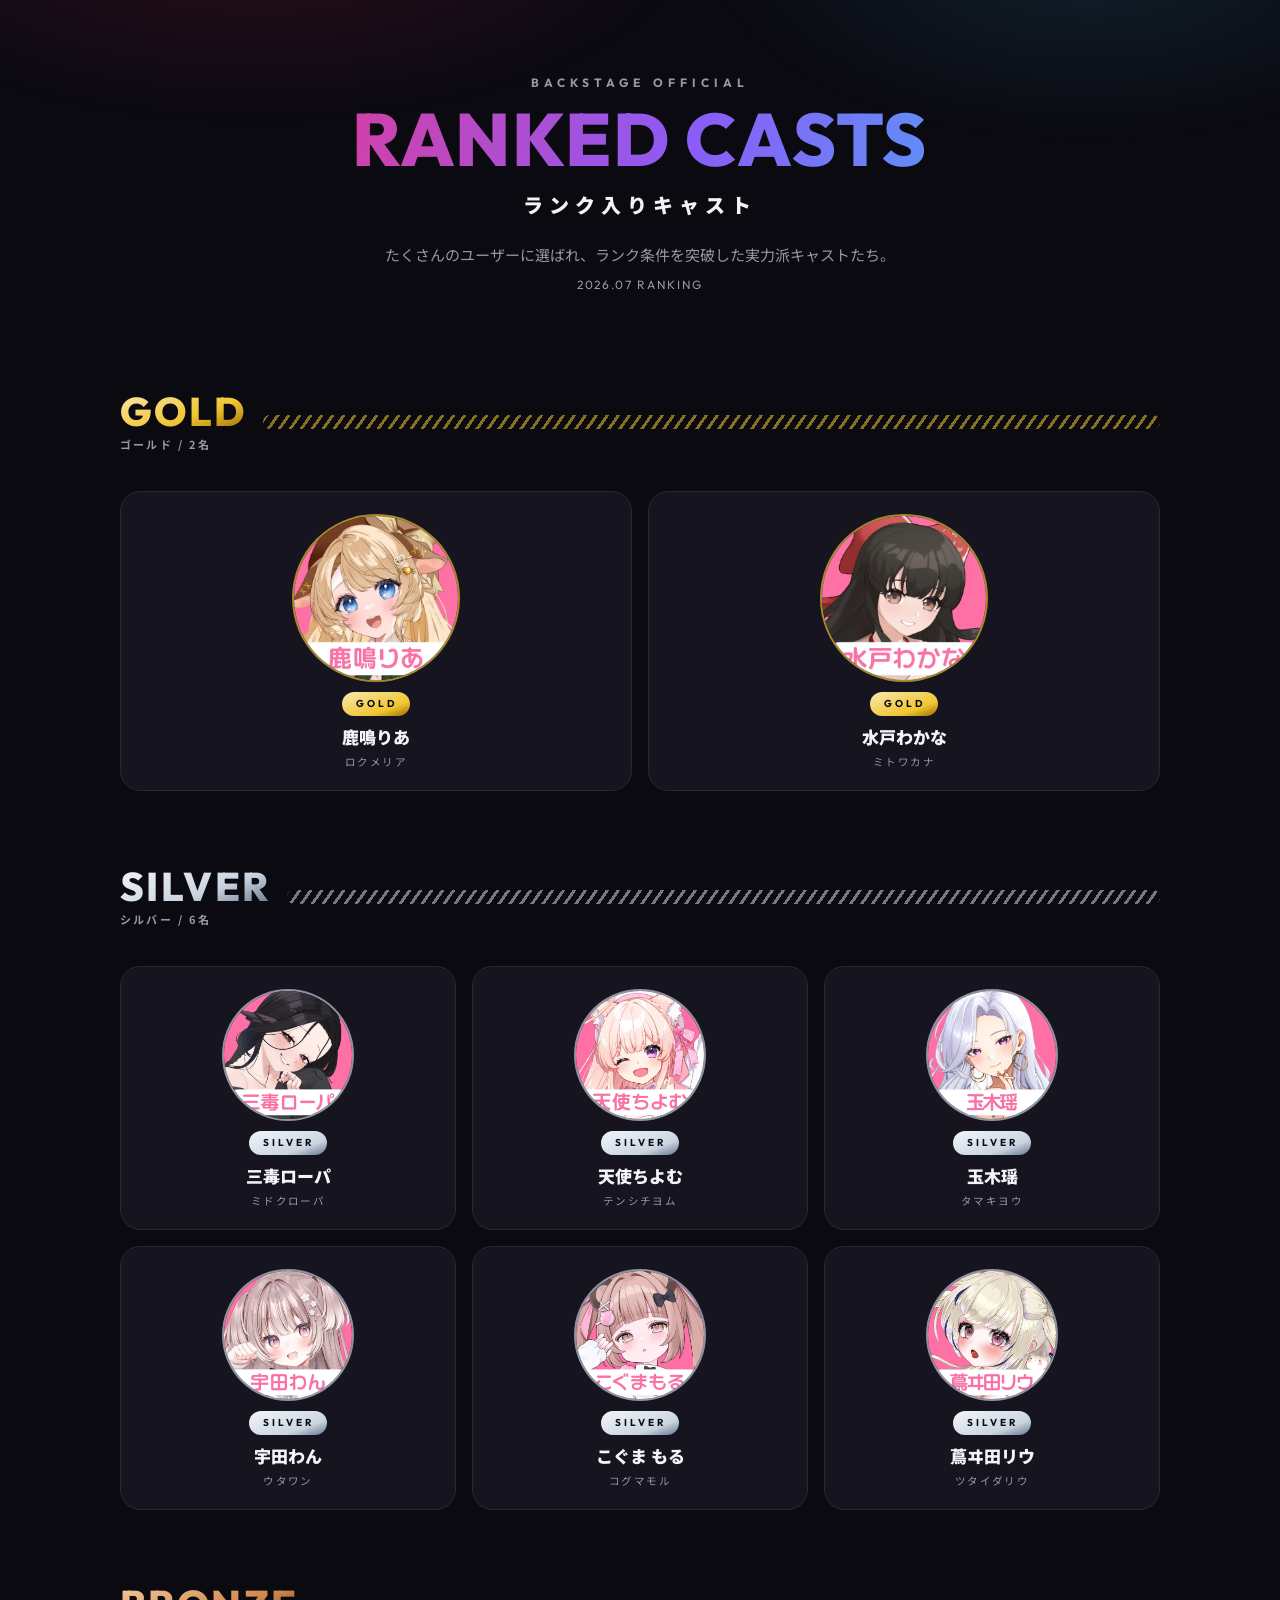
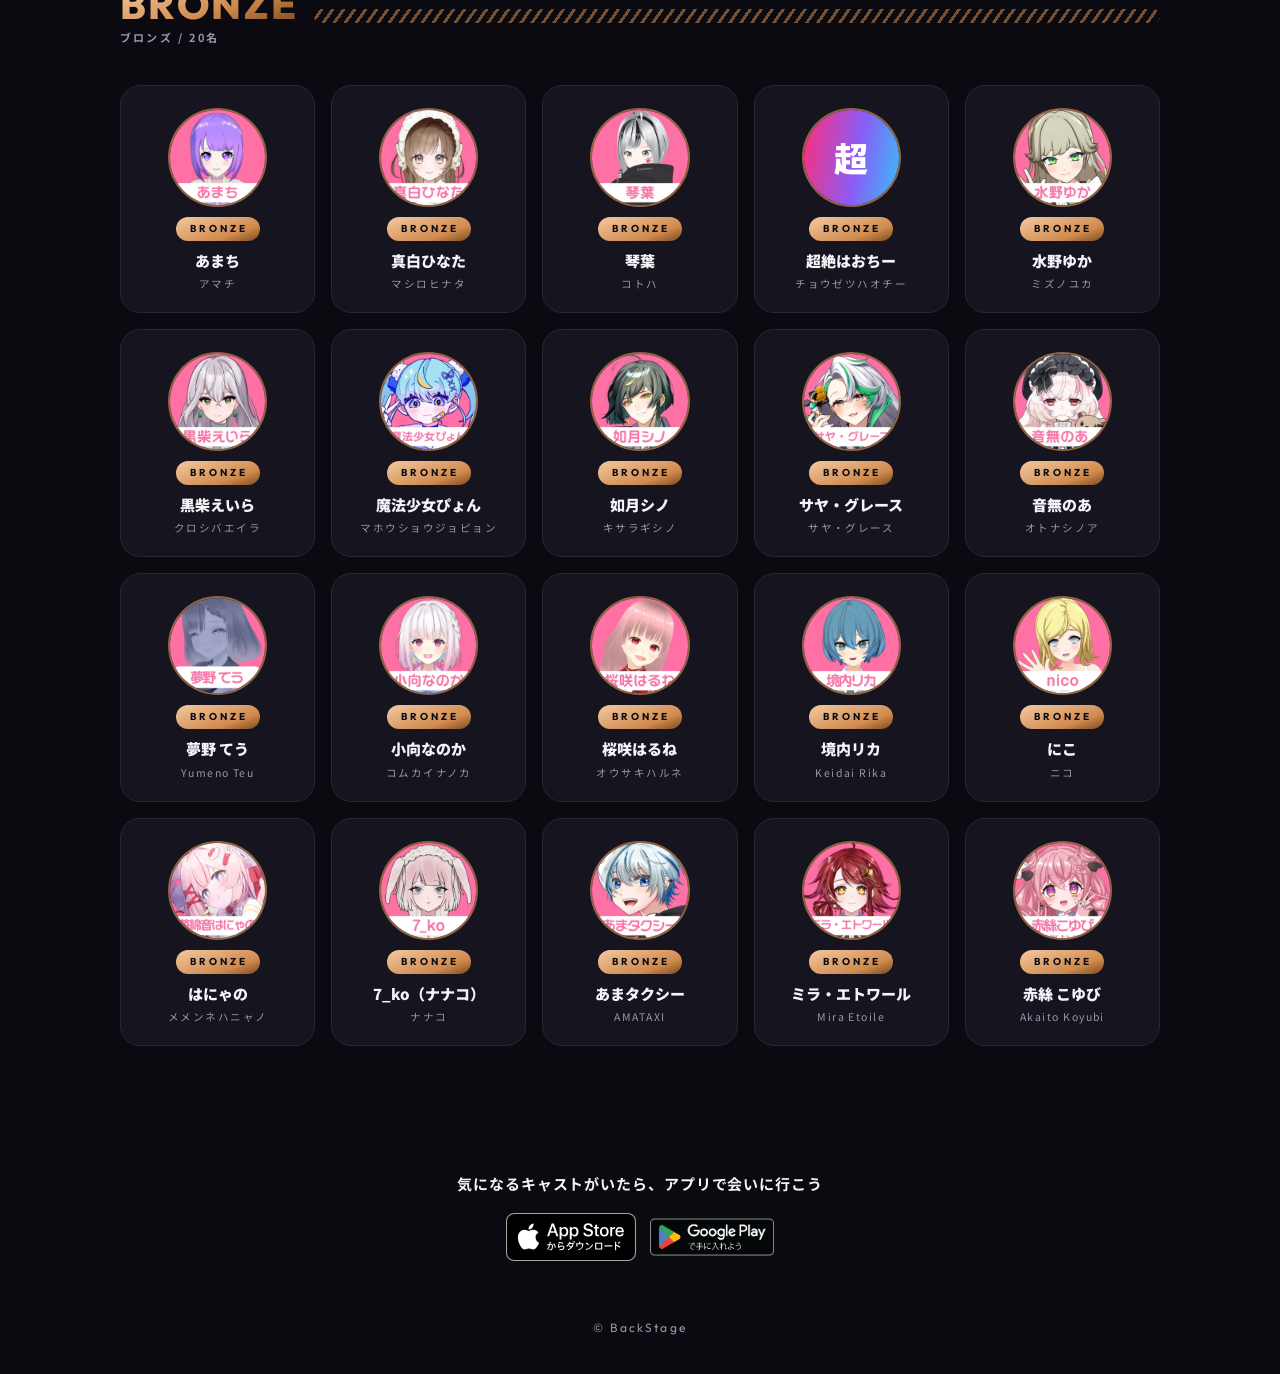
==== index.html @ a85a0199 "deploy: CastShowcase 自動デプロイ sawaharukivic-dotcom/bs-cast-showcase@1e54083c4b0c71d13d0d7e1a7a5d2fe51d" ====
<!DOCTYPE html>
<html lang="ja">
<head>
  <meta charset="utf-8" />
  <meta name="viewport" content="width=device-width, initial-scale=1" />
  <meta name="robots" content="noindex" />
  <title>ランク入りキャスト | BackStage</title>
  <script>if (self !== top) document.documentElement.classList.add("is-embedded");</script>
  <meta name="description" content="BackStageのランク入りキャスト一覧。GOLD・SILVER・BRONZEの実力派キャストを紹介します。" />
  <link rel="preconnect" href="https://fonts.googleapis.com" />
  <link rel="preconnect" href="https://fonts.gstatic.com" crossorigin />
  <link href="https://fonts.googleapis.com/css2?family=Outfit:wght@500;700;800&family=Noto+Sans+JP:wght@400;500;700;900&display=swap" rel="stylesheet" />
  <link rel="stylesheet" href="./css/style.css" />
</head>
<body>
  <header class="hero">
    <p class="hero__eyebrow">BackStage OFFICIAL</p>
    <h1 class="hero__title"><span class="hero__en">RANKED CASTS</span><span class="hero__ja">ランク入りキャスト</span></h1>
    <p class="hero__lead">たくさんのユーザーに選ばれ、ランク条件を突破した実力派キャストたち。</p>
    <p class="hero__month" id="rankMonth"></p>
  </header>

  <main class="tiers" id="tiers">
    <!-- render-index.js が casts-data.js からランク帯別セクションを生成 -->
    <noscript><p class="empty-note">キャスト一覧の表示には JavaScript を有効にしてください。</p></noscript>
  </main>

  <section class="cta">
    <p class="cta__text">気になるキャストがいたら、アプリで会いに行こう</p>
    <div class="cta__badges">
      <a href="https://apps.apple.com/jp/app/id6443913743" target="_blank" rel="noopener"><img src="./assets/badge-app-store.svg" alt="App Storeでダウンロード" height="48" /></a>
      <a href="https://play.google.com/store/apps/details?id=jp.vic_inc.app.back_stage" target="_blank" rel="noopener"><img src="./assets/badge-google-play.png" alt="Google Playで手に入れよう" height="48" /></a>
    </div>
  </section>

  <footer class="site-foot">
    <p>© BackStage</p>
  </footer>

  <script src="./casts-data.js"></script>
  <script src="./js/common.js"></script>
  <script src="./js/render-index.js"></script>
</body>
</html>
---- css/style.css ----
/* =============================================================
 * CastShowcase 共通スタイル + 一覧ページ
 * デザイントークン: BackStageブランド準拠のダークネオン
 *   背景ほぼ黒(#0b0a10) × ネオングラデ(マゼンタ→紫→青) × 斜めストライプ
 *   ランク帯 = カードの大きさで序列を表現（GOLD大→BRONZE小）
 * ============================================================= */
:root {
  --bg: #0b0a10;
  --surface: #16141f;
  --surface-2: #1e1b2a;
  --line: #2a2638;
  --text: #f5f3f7;
  --text-sub: #9b95a8;
  --magenta: #ff2d78;
  --violet: #8b5cf6;
  --blue: #38bdf8;
  --grad-neon: linear-gradient(100deg, var(--magenta), var(--violet) 55%, var(--blue));

  /* ランク色（プレート・グロー・ストライプに使用） */
  --gold-1: #f8e8b0;   --gold-2: #f0c530;   --gold-3: #9a6b06;
  --silver-1: #f1f5f9; --silver-2: #cbd5e1; --silver-3: #64748b;
  --bronze-1: #f3c9a0; --bronze-2: #d08a4e; --bronze-3: #7c4a1e;

  --radius: 20px;
  --font-en: "Outfit", sans-serif;
  --font-ja: "Noto Sans JP", sans-serif;
}

* { box-sizing: border-box; }
html { -webkit-text-size-adjust: 100%; }
body {
  margin: 0;
  background: var(--bg);
  color: var(--text);
  font-family: var(--font-ja);
  font-size: 15px;
  line-height: 1.8;
}
img { max-width: 100%; }
a { color: inherit; }

/* STUDIO等のiframe埋め込み時は背景を透過し、親ページの背景を活かす
   （<head>のインラインスクリプトが self!==top のとき html に .is-embedded を付与） */
html.is-embedded body { background: transparent; }
html.is-embedded body::before { display: none; }

/* 背景: ごく薄いネオンの残光（上部）*/
body::before {
  content: "";
  position: fixed;
  inset: 0;
  pointer-events: none;
  background:
    radial-gradient(60% 40% at 20% -10%, rgba(255, 45, 120, 0.14), transparent 60%),
    radial-gradient(50% 35% at 85% -5%, rgba(56, 189, 248, 0.12), transparent 60%);
  z-index: 0;
}
body > * { position: relative; z-index: 1; }

/* ---------- ヒーロー ---------- */
.hero {
  max-width: 1080px;
  margin: 0 auto;
  padding: clamp(36px, 7vw, 72px) 20px 8px;
  text-align: center;
}
.hero__eyebrow {
  margin: 0 0 6px;
  font-family: var(--font-en);
  font-weight: 700;
  font-size: 12px;
  letter-spacing: 0.42em;
  color: var(--text-sub);
  text-transform: uppercase;
}
.hero__title { margin: 0; }
.hero__en {
  display: block;
  font-family: var(--font-en);
  font-weight: 800;
  font-size: clamp(28px, 9.5vw, 74px);
  line-height: 1.05;
  letter-spacing: 0.02em;
  background: var(--grad-neon);
  -webkit-background-clip: text;
  background-clip: text;
  color: transparent;
}
.hero__ja {
  display: block;
  margin-top: 10px;
  font-weight: 900;
  font-size: clamp(15px, 2.6vw, 20px);
  letter-spacing: 0.3em;
}
.hero__lead {
  margin: 18px auto 0;
  max-width: 560px;
  color: var(--text-sub);
  font-size: clamp(13px, 2.2vw, 15px);
}
.hero__month {
  margin: 6px 0 0;
  font-family: var(--font-en);
  font-size: 12px;
  letter-spacing: 0.14em;
  color: var(--text-sub);
}

/* ---------- ランク帯セクション ---------- */
.tiers {
  max-width: 1080px;
  margin: 0 auto;
  padding: 12px 20px 24px;
}
.tier { margin-top: clamp(32px, 6vw, 56px); }

/* 帯見出し: ランク色の斜めストライプ（ブランドOGのモチーフ） */
.tier__head {
  display: flex;
  align-items: center;
  gap: 16px;
}
.tier__label { flex: none; }
.tier__en {
  display: block;
  font-family: var(--font-en);
  font-weight: 800;
  font-size: clamp(26px, 5vw, 40px);
  line-height: 1;
  letter-spacing: 0.06em;
  background: linear-gradient(160deg, var(--rank-1), var(--rank-2) 60%, var(--rank-3));
  -webkit-background-clip: text;
  background-clip: text;
  color: transparent;
}
.tier__count {
  display: block;
  margin-top: 4px;
  font-size: 11px;
  letter-spacing: 0.2em;
  color: var(--text-sub);
}
.tier__stripes {
  flex: 1;
  height: 14px;
  border-radius: 999px;
  background: repeating-linear-gradient(
    -55deg,
    var(--rank-2) 0 3px,
    transparent 3px 9px
  );
  opacity: 0.55;
}

/* ランク色の割り当て */
.tier--GOLD   { --rank-1: var(--gold-1);   --rank-2: var(--gold-2);   --rank-3: var(--gold-3); }
.tier--SILVER { --rank-1: var(--silver-1); --rank-2: var(--silver-2); --rank-3: var(--silver-3); }
.tier--BRONZE { --rank-1: var(--bronze-1); --rank-2: var(--bronze-2); --rank-3: var(--bronze-3); }

/* カードグリッド: 帯ごとに密度を変えて序列を表現 */
.tier__grid {
  display: grid;
  gap: 16px;
  margin-top: 18px;
}
.tier--GOLD .tier__grid   { grid-template-columns: repeat(auto-fill, minmax(min(340px, 100%), 1fr)); }
.tier--SILVER .tier__grid { grid-template-columns: repeat(auto-fill, minmax(min(250px, 100%), 1fr)); }
.tier--BRONZE .tier__grid { grid-template-columns: repeat(auto-fill, minmax(min(170px, 45%), 1fr)); }

/* ---------- キャストカード ---------- */
.cast-card {
  display: flex;
  flex-direction: column;
  align-items: center;
  gap: 10px;
  padding: 22px 14px 18px;
  background: var(--surface);
  border: 1px solid var(--line);
  border-radius: var(--radius);
  text-decoration: none;
  text-align: center;
  transition: transform 0.25s ease, border-color 0.25s ease, box-shadow 0.25s ease;
}
.cast-card:hover,
.cast-card:focus-visible {
  transform: translateY(-3px);
  border-color: var(--rank-2);
  box-shadow: 0 6px 28px -8px color-mix(in srgb, var(--rank-2) 55%, transparent);
}
.cast-card:focus-visible { outline: 2px solid var(--blue); outline-offset: 2px; }

.cast-card__avatar {
  position: relative;
  width: min(132px, 60%);
  aspect-ratio: 1;
  border-radius: 50%;
  overflow: hidden;
  background: var(--surface-2);
  border: 2px solid color-mix(in srgb, var(--rank-2) 65%, transparent);
}
.tier--GOLD .cast-card__avatar { width: min(168px, 64%); }
.cast-card__avatar img {
  width: 100%;
  height: 100%;
  object-fit: cover;
  display: block;
}
/* 画像なしフォールバック: ネオングラデ地に頭文字 */
.cast-card__avatar[data-fallback]::after {
  content: attr(data-fallback);
  position: absolute;
  inset: 0;
  display: grid;
  place-items: center;
  font-weight: 900;
  font-size: 34px;
  color: #fff;
  background: var(--grad-neon);
}

.cast-card__rank {
  font-family: var(--font-en);
  font-weight: 700;
  font-size: 10px;
  letter-spacing: 0.3em;
  padding: 3px 12px 3px 14px;
  border-radius: 999px;
  color: #0b0a10;
  background: linear-gradient(160deg, var(--rank-1), var(--rank-2) 70%, var(--rank-3));
}
.cast-card__name {
  margin: 0;
  font-weight: 900;
  font-size: 17px;
  line-height: 1.35;
}
.tier--BRONZE .cast-card__name { font-size: 15px; }
.cast-card__reading {
  margin: -6px 0 0;
  font-size: 10.5px;
  letter-spacing: 0.14em;
  color: var(--text-sub);
}
.cast-card__catch {
  margin: 2px 0 0;
  font-size: 12px;
  color: var(--text-sub);
  display: -webkit-box;
  -webkit-line-clamp: 2;
  -webkit-box-orient: vertical;
  overflow: hidden;
}

/* ---------- CTA・フッター ---------- */
.cta {
  max-width: 1080px;
  margin: clamp(40px, 8vw, 72px) auto 0;
  padding: 28px 20px;
  text-align: center;
}
.cta__text { margin: 0 0 16px; font-weight: 700; letter-spacing: 0.06em; }
.cta__badges {
  display: flex;
  justify-content: center;
  align-items: center;
  gap: 14px;
  flex-wrap: wrap;
}
.cta__badges img { height: 48px; width: auto; display: block; }
.cta__badges a { transition: opacity 0.2s ease; }
.cta__badges a:hover { opacity: 0.8; }

.site-foot {
  padding: 28px 20px 36px;
  text-align: center;
  color: var(--text-sub);
  font-family: var(--font-en);
  font-size: 12px;
  letter-spacing: 0.18em;
}
.site-foot p { margin: 0; }

.empty-note { text-align: center; color: var(--text-sub); padding: 40px 0; }

/* ---------- スクロール登場（reveal） ---------- */
.reveal {
  opacity: 0;
  transform: translateY(14px);
  transition: opacity 0.5s ease, transform 0.5s ease;
}
.reveal.is-in { opacity: 1; transform: none; }

@media (prefers-reduced-motion: reduce) {
  .reveal { opacity: 1; transform: none; transition: none; }
  .cast-card { transition: none; }
}
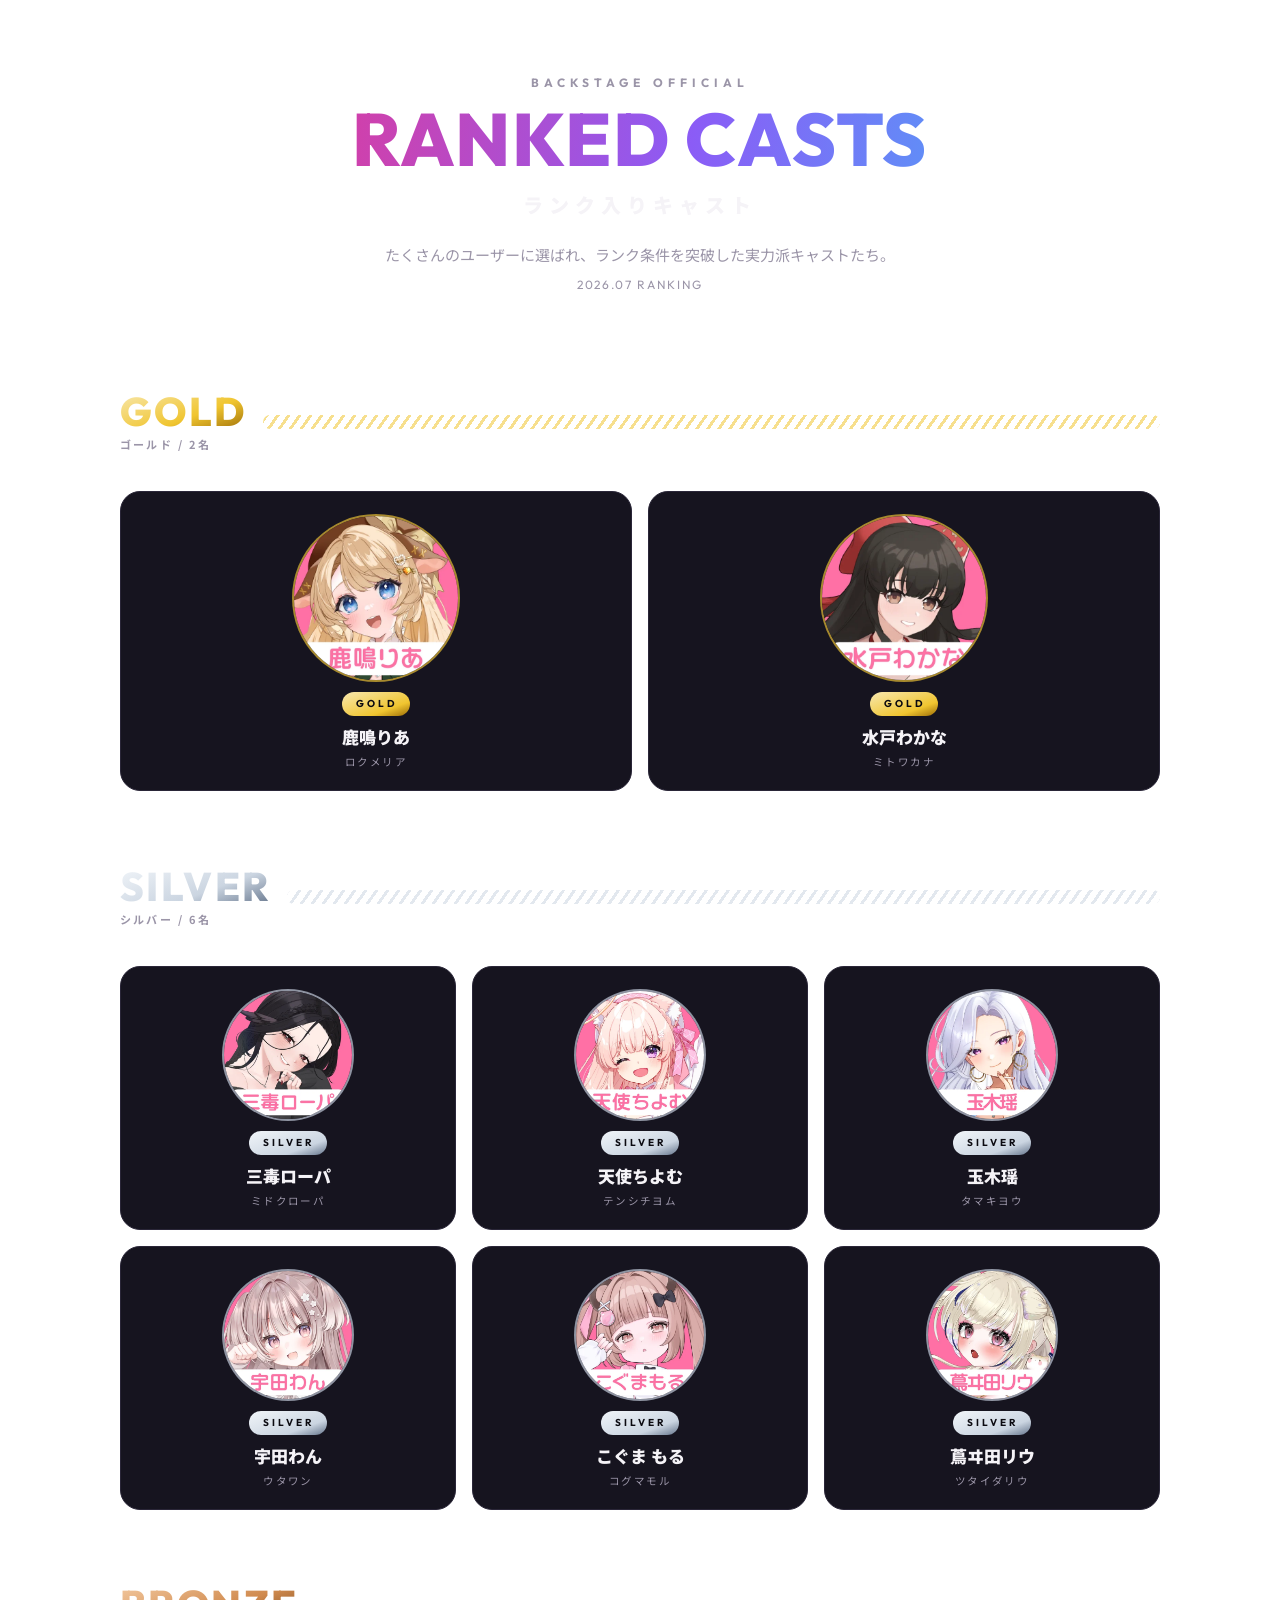
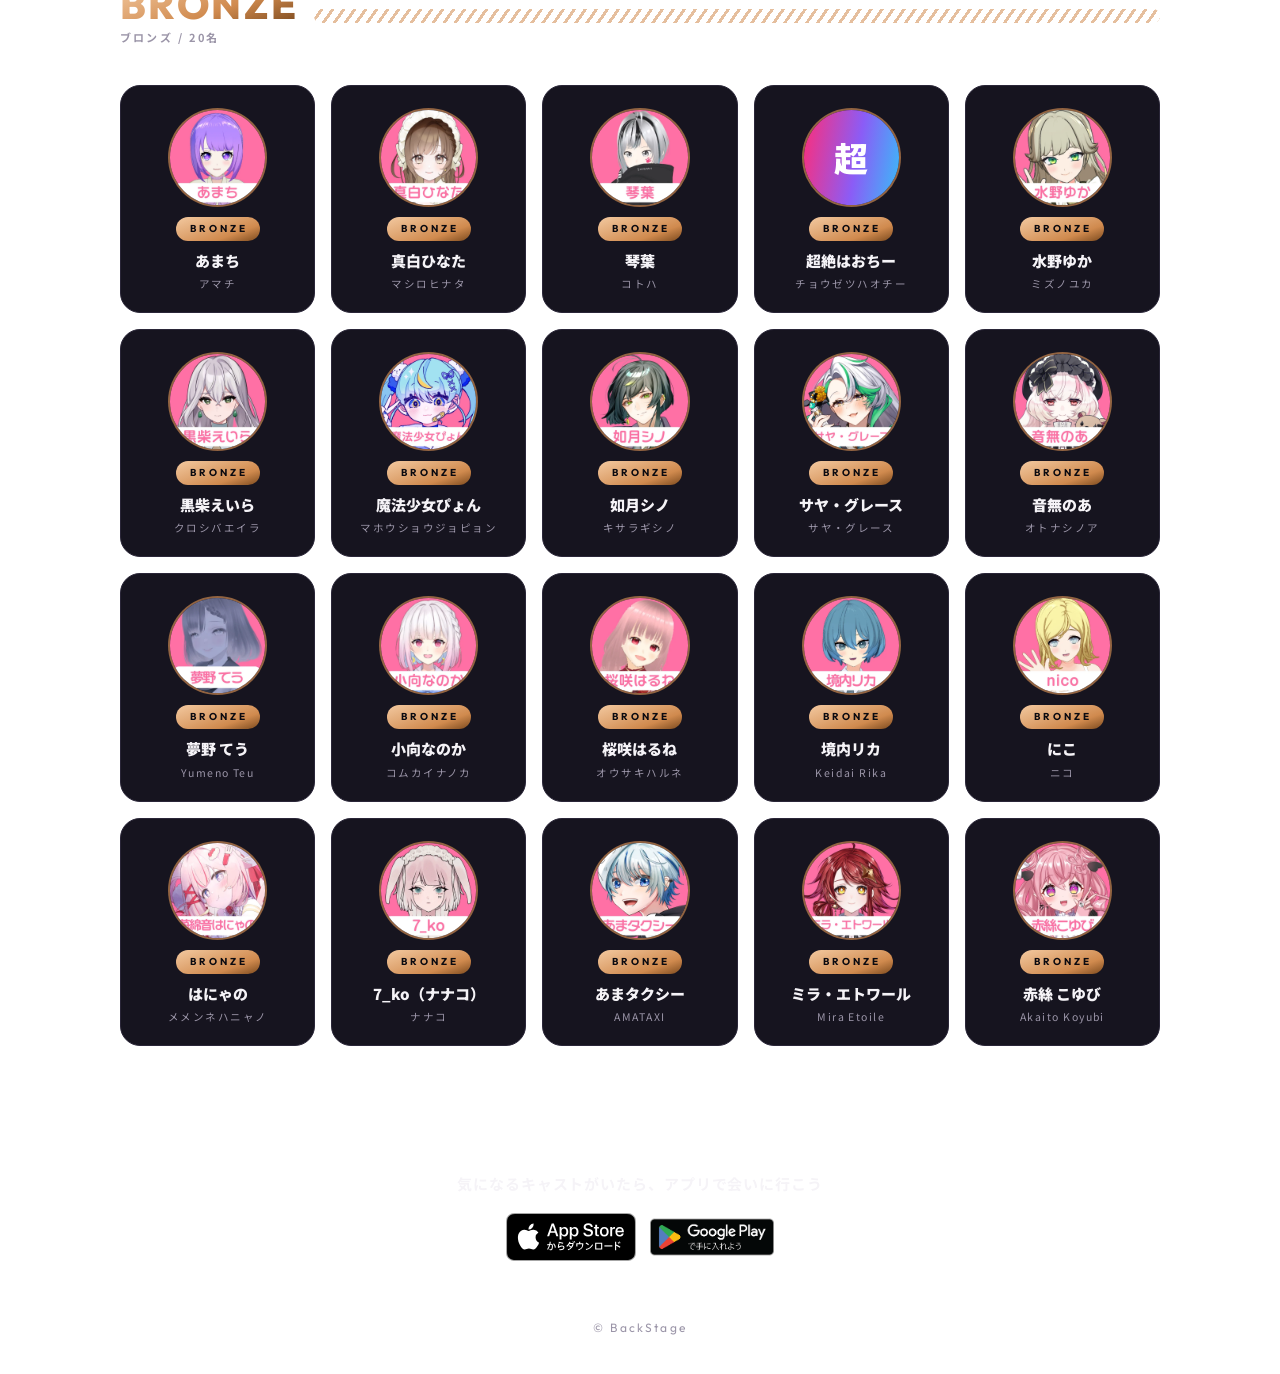
==== commit e3badbf6: "deploy: CastShowcase 自動デプロイ sawaharukivic-dotcom/bs-cast-showcase@0ed619f6dfca82d9b54a70314770b08514" ====
--- a/index.html
+++ b/index.html
@@ -5,7 +5,7 @@
   <meta name="viewport" content="width=device-width, initial-scale=1" />
   <meta name="robots" content="noindex" />
   <title>ランク入りキャスト | BackStage</title>
-  <script>if (self !== top) document.documentElement.classList.add("is-embedded");</script>
+
   <meta name="description" content="BackStageのランク入りキャスト一覧。GOLD・SILVER・BRONZEの実力派キャストを紹介します。" />
   <link rel="preconnect" href="https://fonts.googleapis.com" />
   <link rel="preconnect" href="https://fonts.gstatic.com" crossorigin />
--- a/css/style.css
+++ b/css/style.css
@@ -30,7 +30,8 @@
 html { -webkit-text-size-adjust: 100%; }
 body {
   margin: 0;
-  background: var(--bg);
+  /* 背景は常に透過（STUDIO埋め込み先の背景を使う）。暗色背景に載せる前提のデザイン */
+  background: transparent;
   color: var(--text);
   font-family: var(--font-ja);
   font-size: 15px;
@@ -39,23 +40,6 @@
 img { max-width: 100%; }
 a { color: inherit; }
 
-/* STUDIO等のiframe埋め込み時は背景を透過し、親ページの背景を活かす
-   （<head>のインラインスクリプトが self!==top のとき html に .is-embedded を付与） */
-html.is-embedded body { background: transparent; }
-html.is-embedded body::before { display: none; }
-
-/* 背景: ごく薄いネオンの残光（上部）*/
-body::before {
-  content: "";
-  position: fixed;
-  inset: 0;
-  pointer-events: none;
-  background:
-    radial-gradient(60% 40% at 20% -10%, rgba(255, 45, 120, 0.14), transparent 60%),
-    radial-gradient(50% 35% at 85% -5%, rgba(56, 189, 248, 0.12), transparent 60%);
-  z-index: 0;
-}
-body > * { position: relative; z-index: 1; }
 
 /* ---------- ヒーロー ---------- */
 .hero {
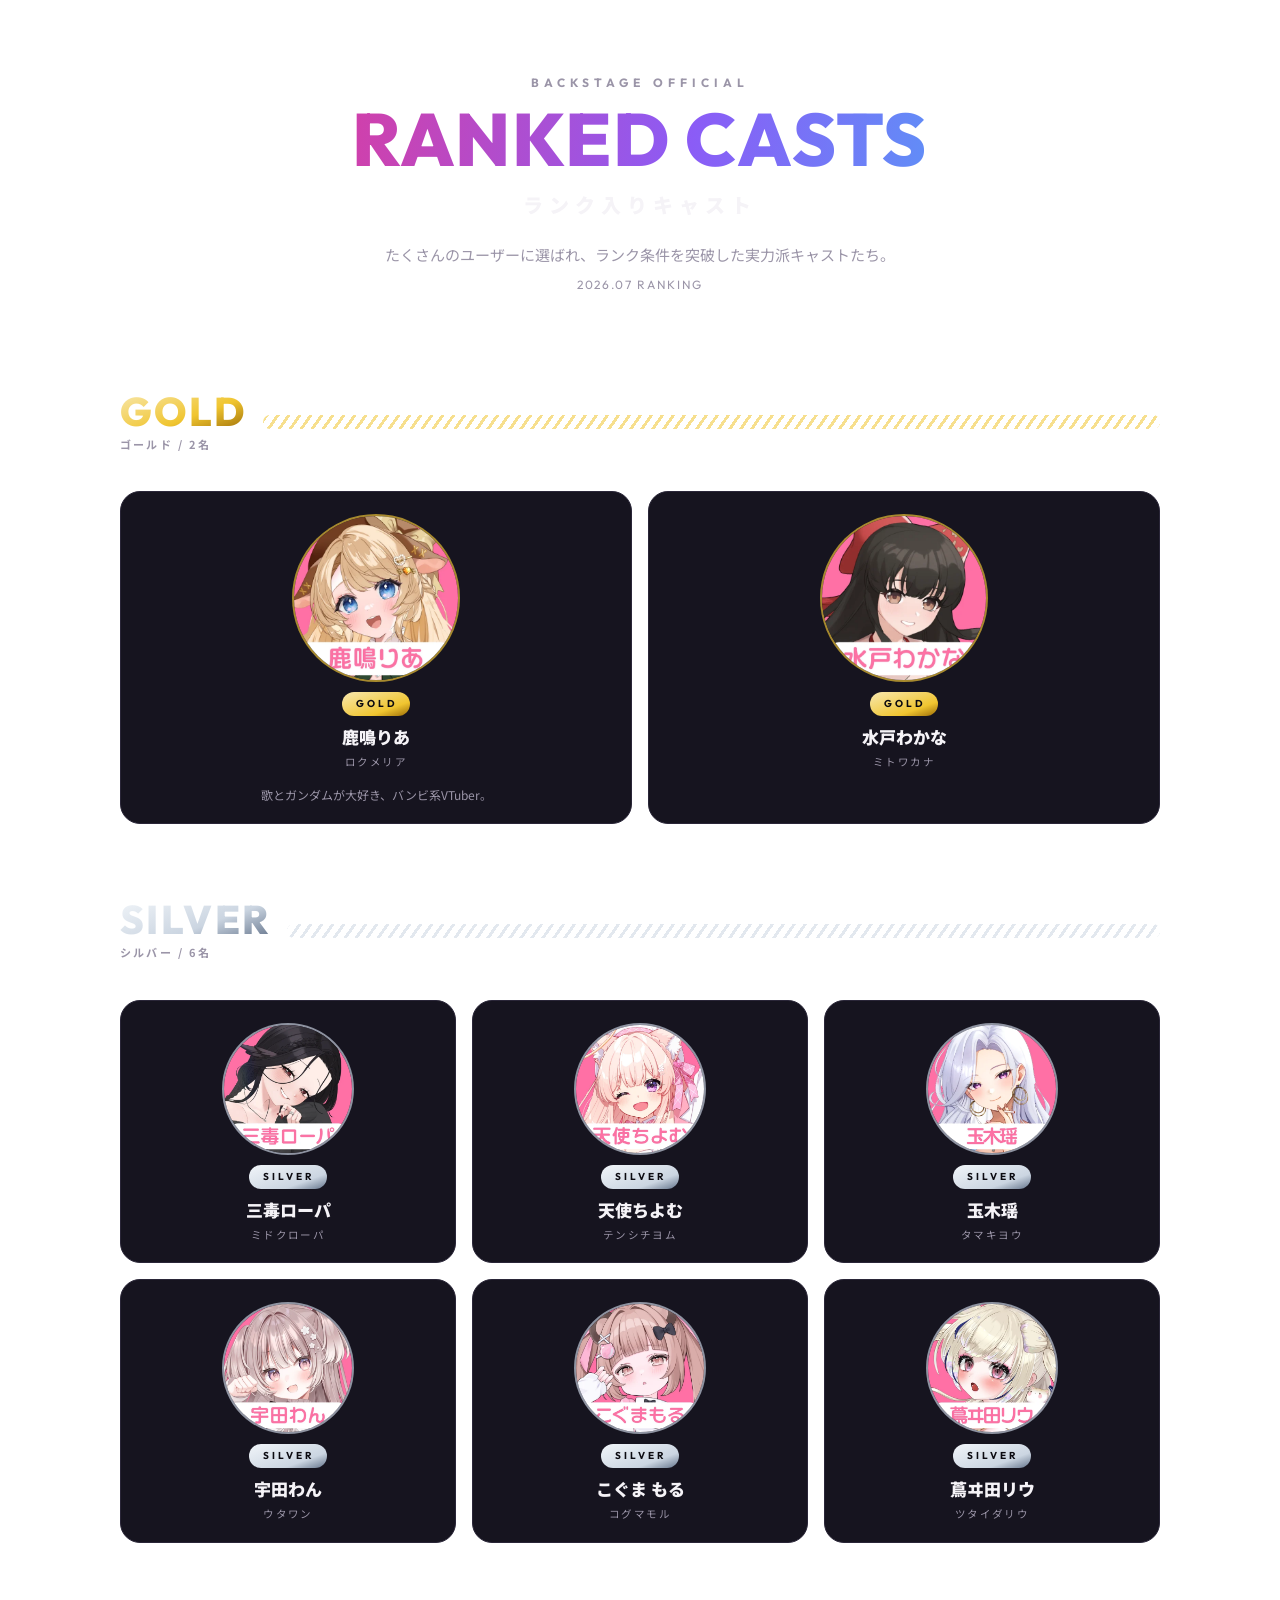
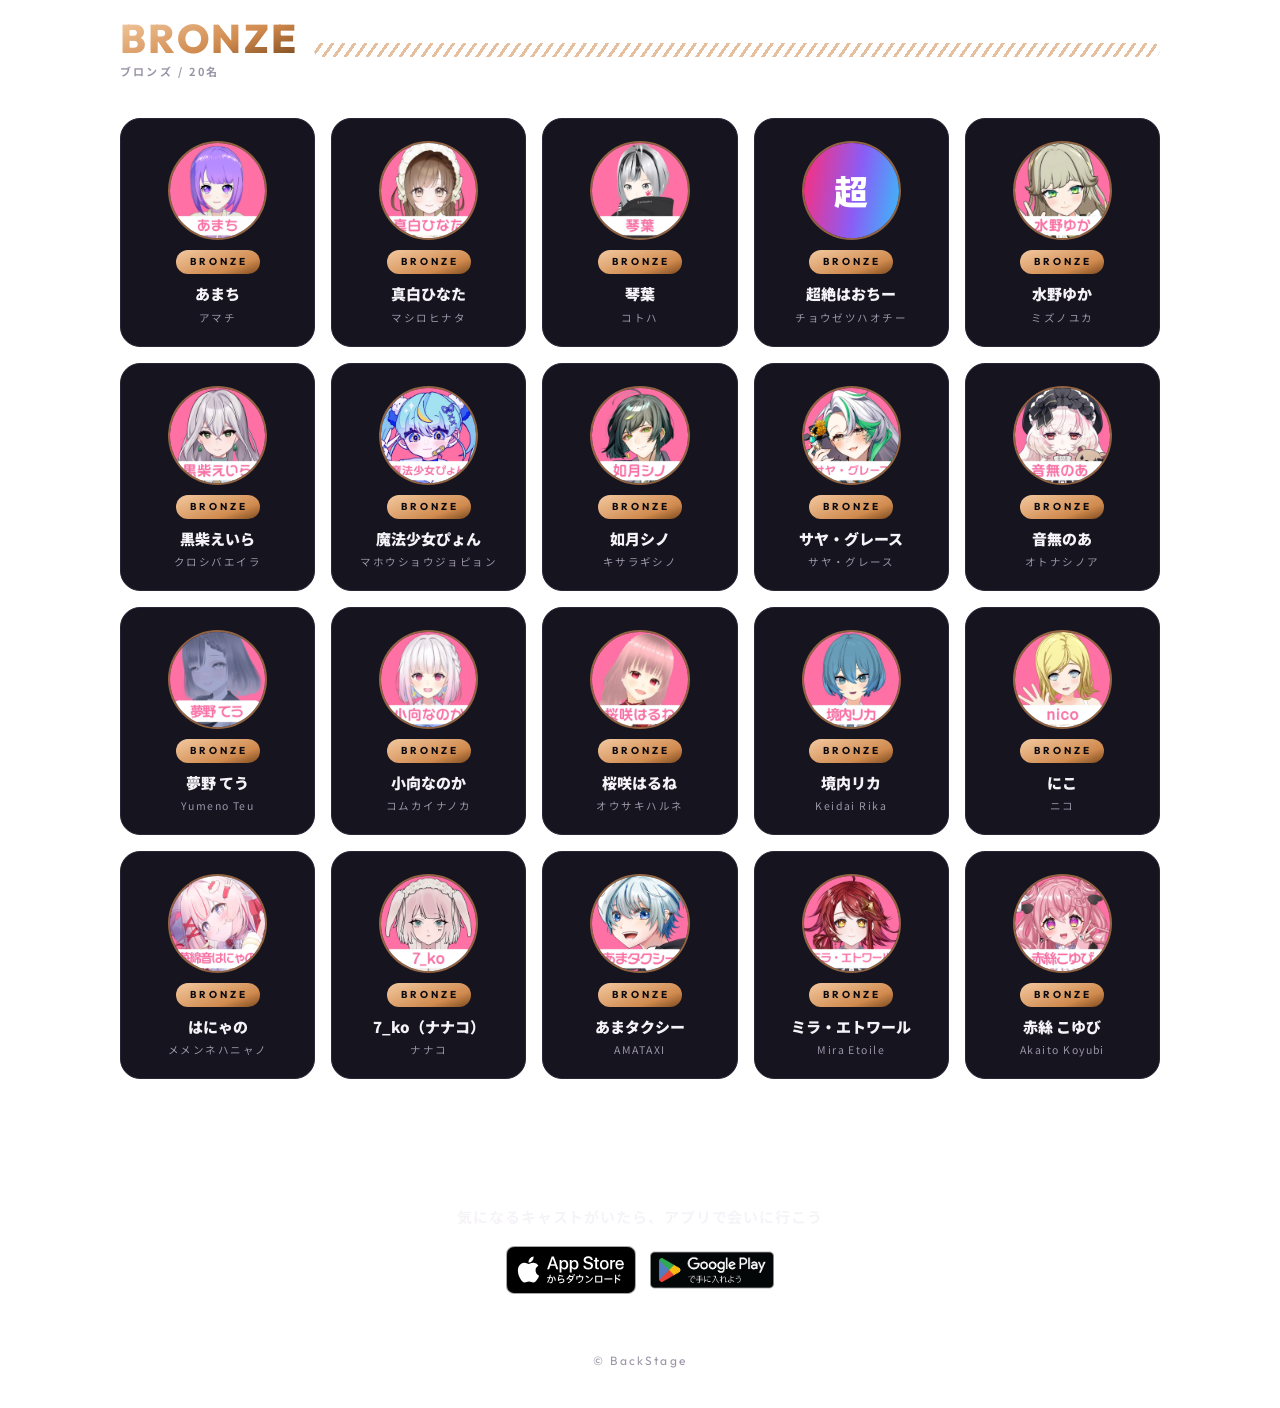
==== commit 3f66b1d2: "deploy: CastShowcase 自動デプロイ sawaharukivic-dotcom/bs-cast-showcase@5f1e8e756d06819aa26b2eb0a364318f99" ====
--- a/index.html
+++ b/index.html
@@ -5,33 +5,43 @@
   <meta name="viewport" content="width=device-width, initial-scale=1" />
   <meta name="robots" content="noindex" />
   <title>ランク入りキャスト | BackStage</title>
-
   <meta name="description" content="BackStageのランク入りキャスト一覧。GOLD・SILVER・BRONZEの実力派キャストを紹介します。" />
   <link rel="preconnect" href="https://fonts.googleapis.com" />
   <link rel="preconnect" href="https://fonts.gstatic.com" crossorigin />
-  <link href="https://fonts.googleapis.com/css2?family=Outfit:wght@500;700;800&family=Noto+Sans+JP:wght@400;500;700;900&display=swap" rel="stylesheet" />
+  <link href="https://fonts.googleapis.com/css2?family=Outfit:wght@500;700;800&family=Noto+Sans+JP:wght@400;500;700;900&family=Noto+Serif+JP:wght@600;700&display=swap" rel="stylesheet" />
   <link rel="stylesheet" href="./css/style.css" />
+  <link rel="stylesheet" href="./css/cast.css" />
 </head>
 <body>
-  <header class="hero">
-    <p class="hero__eyebrow">BackStage OFFICIAL</p>
-    <h1 class="hero__title"><span class="hero__en">RANKED CASTS</span><span class="hero__ja">ランク入りキャスト</span></h1>
-    <p class="hero__lead">たくさんのユーザーに選ばれ、ランク条件を突破した実力派キャストたち。</p>
-    <p class="hero__month" id="rankMonth"></p>
-  </header>
+  <!-- 一覧ビュー（app.js が個別ビューとDOM切り替え。ページ遷移はしない） -->
+  <div id="listView">
+    <header class="hero">
+      <p class="hero__eyebrow">BackStage OFFICIAL</p>
+      <h1 class="hero__title"><span class="hero__en">RANKED CASTS</span><span class="hero__ja">ランク入りキャスト</span></h1>
+      <p class="hero__lead">たくさんのユーザーに選ばれ、ランク条件を突破した実力派キャストたち。</p>
+      <p class="hero__month" id="rankMonth"></p>
+    </header>
 
-  <main class="tiers" id="tiers">
-    <!-- render-index.js が casts-data.js からランク帯別セクションを生成 -->
-    <noscript><p class="empty-note">キャスト一覧の表示には JavaScript を有効にしてください。</p></noscript>
-  </main>
+    <main class="tiers" id="tiers">
+      <noscript><p class="empty-note">キャスト一覧の表示には JavaScript を有効にしてください。</p></noscript>
+    </main>
 
-  <section class="cta">
-    <p class="cta__text">気になるキャストがいたら、アプリで会いに行こう</p>
-    <div class="cta__badges">
-      <a href="https://apps.apple.com/jp/app/id6443913743" target="_blank" rel="noopener"><img src="./assets/badge-app-store.svg" alt="App Storeでダウンロード" height="48" /></a>
-      <a href="https://play.google.com/store/apps/details?id=jp.vic_inc.app.back_stage" target="_blank" rel="noopener"><img src="./assets/badge-google-play.png" alt="Google Playで手に入れよう" height="48" /></a>
-    </div>
-  </section>
+    <section class="cta">
+      <p class="cta__text">気になるキャストがいたら、アプリで会いに行こう</p>
+      <div class="cta__badges">
+        <a href="https://apps.apple.com/jp/app/id6443913743" target="_blank" rel="noopener"><img src="./assets/badge-app-store.svg" alt="App Storeでダウンロード" height="48" /></a>
+        <a href="https://play.google.com/store/apps/details?id=jp.vic_inc.app.back_stage" target="_blank" rel="noopener"><img src="./assets/badge-google-play.png" alt="Google Playで手に入れよう" height="48" /></a>
+      </div>
+    </section>
+  </div>
+
+  <!-- キャスト切替ナビ（個別ビュー表示中のみ。app.jsが起動時に1回だけ生成） -->
+  <nav id="castNav" class="cast-nav" hidden aria-label="キャスト切替">
+    <div class="cast-nav__scroll" id="castNavScroll"></div>
+  </nav>
+
+  <!-- 個別ビュー（app.js が生成） -->
+  <section id="detailView" hidden></section>
 
   <footer class="site-foot">
     <p>© BackStage</p>
@@ -39,6 +49,6 @@
 
   <script src="./casts-data.js"></script>
   <script src="./js/common.js"></script>
-  <script src="./js/render-index.js"></script>
+  <script src="./js/app.js"></script>
 </body>
 </html>
--- a/css/style.css
+++ b/css/style.css
@@ -24,6 +24,7 @@
   --radius: 20px;
   --font-en: "Outfit", sans-serif;
   --font-ja: "Noto Sans JP", sans-serif;
+  --font-serif: "Noto Serif JP", "Hiragino Mincho ProN", serif;
 }
 
 * { box-sizing: border-box; }
--- a/css/cast.css
+++ b/css/cast.css
@@ -0,0 +1,545 @@
+/* =============================================================
+ * 個別キャストビュー（ギャルゲ風: 立ち絵主役＋罫線・明朝タイポグラフィ）
+ *   意匠の出典: creative/castrank.jpeg（金二重罫線・月桂樹CLASSバッジ・明朝体・
+ *   名前下ヘアライン）を既存ダークネオンの上に翻訳
+ *   構成: 上部キャスト切替ナビ（CloverDays風）＋ chara セクション＋MOVIE＋CTA
+ * ============================================================= */
+
+/* ---------- 上部キャスト切替ナビ ---------- */
+.cast-nav {
+  position: sticky;
+  top: 0;
+  z-index: 10;
+  background: rgba(11, 10, 16, 0.85);
+  backdrop-filter: blur(8px);
+  -webkit-backdrop-filter: blur(8px);
+  border-bottom: 1px solid var(--line);
+}
+.cast-nav__scroll {
+  display: flex;
+  gap: 6px;
+  overflow-x: auto;
+  padding: 10px 16px;
+  scrollbar-width: none;
+  -webkit-mask-image: linear-gradient(90deg, transparent, #000 24px, #000 calc(100% - 24px), transparent);
+  mask-image: linear-gradient(90deg, transparent, #000 24px, #000 calc(100% - 24px), transparent);
+}
+.cast-nav__scroll::-webkit-scrollbar { display: none; }
+.cast-nav__item {
+  flex: none;
+  display: flex;
+  flex-direction: column;
+  align-items: center;
+  gap: 3px;
+  width: 56px;
+  text-decoration: none;
+  opacity: 0.6;
+  transition: opacity 0.2s ease, transform 0.2s ease;
+}
+.cast-nav__item:hover { opacity: 1; }
+.cast-nav__item.rank-GOLD   { --rank-2: var(--gold-2); }
+.cast-nav__item.rank-SILVER { --rank-2: var(--silver-2); }
+.cast-nav__item.rank-BRONZE { --rank-2: var(--bronze-2); }
+.cast-nav__avatar {
+  position: relative;
+  width: 40px;
+  height: 40px;
+  border-radius: 50%;
+  overflow: hidden;
+  border: 1px solid color-mix(in srgb, var(--rank-2) 55%, transparent);
+  background: var(--surface-2);
+  display: block;
+}
+.cast-nav__avatar img { width: 100%; height: 100%; object-fit: cover; display: block; }
+.cast-nav__avatar[data-fallback]::after {
+  content: attr(data-fallback);
+  position: absolute;
+  inset: 0;
+  display: grid;
+  place-items: center;
+  font-weight: 900;
+  font-size: 16px;
+  color: #fff;
+  background: var(--grad-neon);
+}
+.cast-nav__name {
+  font-size: 9px;
+  color: var(--text-sub);
+  max-width: 100%;
+  overflow: hidden;
+  white-space: nowrap;
+  text-overflow: ellipsis;
+}
+.cast-nav__item.is-current {
+  opacity: 1;
+  transform: translateY(-1px);
+}
+.cast-nav__item.is-current .cast-nav__avatar {
+  border: 2px solid var(--rank-2);
+  box-shadow: 0 0 10px -2px var(--rank-2);
+}
+.cast-nav__item.is-current .cast-nav__name { color: var(--text); font-weight: 700; }
+
+/* ---------- 戻る ---------- */
+.topbar {
+  max-width: 1080px;
+  margin: 0 auto;
+  padding: 14px 20px 0;
+  position: relative;
+  z-index: 2;
+}
+.topbar__back {
+  display: inline-block;
+  font-size: 13px;
+  font-weight: 700;
+  text-decoration: none;
+  color: var(--text-sub);
+  padding: 8px 18px;
+  border: 1px solid var(--line);
+  border-radius: 999px;
+  background: var(--surface);
+  transition: color 0.2s ease, border-color 0.2s ease;
+}
+.topbar__back:hover { color: var(--text); border-color: var(--violet); }
+
+/* ---------- キャラセクション ---------- */
+.chara {
+  position: relative;
+  max-width: 1080px;
+  margin: 0 auto;
+  padding: clamp(32px, 5vw, 60px) clamp(28px, 5vw, 64px) clamp(28px, 4vw, 48px);
+  display: grid;
+  grid-template-columns: minmax(0, 5fr) minmax(0, 7fr);
+  gap: clamp(20px, 4vw, 48px);
+  align-items: center;
+  /* vhはSTUDIO埋め込みiframeの高さに引きずられるため上限を固定 */
+  min-height: clamp(420px, 62vh, 680px);
+}
+.chara.rank-GOLD   { --rank-1: var(--gold-1);   --rank-2: var(--gold-2);   --rank-3: var(--gold-3); }
+.chara.rank-SILVER { --rank-1: var(--silver-1); --rank-2: var(--silver-2); --rank-3: var(--silver-3); }
+.chara.rank-BRONZE { --rank-1: var(--bronze-1); --rank-2: var(--bronze-2); --rank-3: var(--bronze-3); }
+
+/* 罫線フレーム: 外線＋内線の二重ヘアライン（castrank.jpegの額縁）。菱形は上下中央に */
+.chara__frame {
+  position: absolute;
+  inset: 14px 18px;
+  border: 1px solid color-mix(in srgb, var(--rank-2) 45%, transparent);
+  pointer-events: none;
+  z-index: 0;
+}
+.chara__frame::before {
+  content: "";
+  position: absolute;
+  inset: 5px;
+  border: 1px solid color-mix(in srgb, var(--rank-2) 22%, transparent);
+}
+.chara__frame::after,
+.chara__diamond {
+  content: "";
+  position: absolute;
+  width: 7px;
+  height: 7px;
+  background: var(--rank-2);
+  transform: rotate(45deg);
+}
+.chara__frame::after { top: -4px; left: 50%; margin-left: -4px; }
+.chara__diamond--b { bottom: -4px; left: 50%; margin-left: -4px; display: block; }
+
+/* ランク英字の巨大ウォーターマーク */
+.chara__watermark {
+  position: absolute;
+  top: 6px;
+  left: 10px;
+  font-family: var(--font-en);
+  font-weight: 800;
+  font-size: clamp(90px, 17vw, 210px);
+  line-height: 1;
+  letter-spacing: 0.04em;
+  color: transparent;
+  -webkit-text-stroke: 1px color-mix(in srgb, var(--rank-2) 40%, transparent);
+  opacity: 0.3;
+  pointer-events: none;
+  user-select: none;
+  z-index: 0;
+}
+
+/* ビジュアル: 立ち絵主役（ランク色オフセットシャドウ）。無ければ大円アイコン */
+.chara__visual {
+  position: relative;
+  z-index: 1;
+  display: flex;
+  justify-content: center;
+  align-items: flex-end;
+}
+.chara__visual img.portrait {
+  max-width: 100%;
+  max-height: 640px;
+  object-fit: contain;
+  filter: drop-shadow(18px 14px 0 color-mix(in srgb, var(--rank-2) 20%, transparent));
+}
+.chara__visual .avatar-lg {
+  width: min(300px, 78%);
+  aspect-ratio: 1;
+  border-radius: 50%;
+  overflow: hidden;
+  border: 3px solid color-mix(in srgb, var(--rank-2) 65%, transparent);
+  position: relative;
+  box-shadow: 16px 14px 0 color-mix(in srgb, var(--rank-2) 20%, transparent);
+  background: var(--surface-2);
+  margin-bottom: 16px;
+}
+.chara__visual .avatar-lg img { width: 100%; height: 100%; object-fit: cover; display: block; }
+.chara__visual .avatar-lg[data-fallback]::after {
+  content: attr(data-fallback);
+  position: absolute;
+  inset: 0;
+  display: grid;
+  place-items: center;
+  font-weight: 900;
+  font-size: 72px;
+  color: #fff;
+  background: var(--grad-neon);
+}
+
+/* 立ち絵の衣装切替タブ（9-nineのcostume-change相当） */
+.chara__costumes {
+  position: absolute;
+  top: 0;
+  left: 0;
+  display: flex;
+  gap: 8px;
+  z-index: 2;
+}
+.chara__costume {
+  width: 30px;
+  height: 30px;
+  border-radius: 50%;
+  border: 1px solid color-mix(in srgb, var(--rank-2) 55%, transparent);
+  background: var(--surface);
+  color: var(--text-sub);
+  font-family: var(--font-en);
+  font-weight: 700;
+  font-size: 13px;
+  cursor: pointer;
+  transition: transform 0.2s ease, background 0.2s ease, color 0.2s ease;
+}
+.chara__costume:hover { transform: translateY(-2px); }
+.chara__costume.is-active {
+  background: linear-gradient(160deg, var(--rank-1), var(--rank-2) 70%, var(--rank-3));
+  color: #0b0a10;
+  border-color: transparent;
+}
+@keyframes portrait-swap {
+  from { opacity: 0; transform: translateX(-10px); }
+  to   { opacity: 1; transform: none; }
+}
+.chara__visual img.portrait.is-swap { animation: portrait-swap 0.35s ease both; }
+
+/* キャッチの縦書きデコ（明朝） */
+.chara__vertical {
+  position: absolute;
+  right: clamp(26px, 4vw, 44px);
+  top: clamp(34px, 6vw, 72px);
+  writing-mode: vertical-rl;
+  font-family: var(--font-serif);
+  font-weight: 600;
+  font-size: clamp(13px, 1.7vw, 16px);
+  letter-spacing: 0.34em;
+  color: color-mix(in srgb, var(--text-sub) 80%, var(--rank-2));
+  max-height: 460px;
+  overflow: hidden;
+  z-index: 0;
+  margin: 0;
+}
+
+/* ---------- データ面 ---------- */
+.chara__data { position: relative; z-index: 1; min-width: 0; padding-right: clamp(0px, 3vw, 40px); }
+
+/* 月桂樹CLASSバッジ（laurel.svgをmaskで左右に。色はランクグラデ） */
+.chara__class {
+  margin: 0 0 10px;
+  display: flex;
+  align-items: center;
+  gap: 10px;
+}
+.chara__class::before,
+.chara__class::after {
+  content: "";
+  width: 20px;
+  height: 40px;
+  background: linear-gradient(160deg, var(--rank-1), var(--rank-2) 70%, var(--rank-3));
+  -webkit-mask: url("../assets/laurel.svg") no-repeat center / contain;
+  mask: url("../assets/laurel.svg") no-repeat center / contain;
+}
+.chara__class::after { transform: scaleX(-1); }
+.chara__class-text {
+  font-family: var(--font-en);
+  font-weight: 700;
+  font-size: 13px;
+  letter-spacing: 0.34em;
+  background: linear-gradient(160deg, var(--rank-1), var(--rank-2) 70%, var(--rank-3));
+  -webkit-background-clip: text;
+  background-clip: text;
+  color: transparent;
+}
+
+/* 名前: かな→明朝の大見出し。下にline-drawされるヘアライン */
+.chara__name { margin: 0; position: relative; padding-bottom: 14px; }
+.chara__name::after {
+  content: "";
+  position: absolute;
+  left: 0;
+  bottom: 0;
+  width: 100%;
+  height: 1px;
+  background: linear-gradient(90deg, var(--rank-2), color-mix(in srgb, var(--rank-2) 15%, transparent));
+  transform-origin: left;
+}
+.chara__name .kana {
+  display: block;
+  font-size: 12px;
+  letter-spacing: 0.46em;
+  color: var(--text-sub);
+  margin-bottom: 8px;
+}
+.chara__name .kanji {
+  display: block;
+  font-family: var(--font-serif);
+  font-weight: 700;
+  font-size: clamp(34px, 6vw, 54px);
+  line-height: 1.25;
+  letter-spacing: 0.06em;
+}
+
+/* キャッチ（明朝・ネオングラデ） */
+.chara__catch {
+  margin: 16px 0 0;
+  font-family: var(--font-serif);
+  font-weight: 600;
+  font-size: clamp(15px, 2.6vw, 19px);
+  line-height: 1.8;
+  background: var(--grad-neon);
+  -webkit-background-clip: text;
+  background-clip: text;
+  color: transparent;
+}
+
+/* スペック表（行間ヘアライン・dtは明朝） */
+.chara__specs { margin: 18px 0 0; }
+.chara__specs > div {
+  display: grid;
+  grid-template-columns: 7em 1fr;
+  gap: 12px;
+  padding: 8px 2px;
+  border-bottom: 1px solid color-mix(in srgb, var(--rank-2) 22%, transparent);
+  align-items: baseline;
+}
+.chara__specs dt {
+  font-family: var(--font-serif);
+  font-weight: 600;
+  font-size: 12.5px;
+  letter-spacing: 0.24em;
+  color: var(--text-sub);
+}
+.chara__specs dd { margin: 0; font-size: 14px; }
+
+/* タグチップ */
+.chara__tags {
+  margin: 16px 0 0;
+  padding: 0;
+  list-style: none;
+  display: flex;
+  flex-wrap: wrap;
+  gap: 8px;
+}
+.chara__tags li {
+  font-size: 12px;
+  color: var(--text-sub);
+  padding: 4px 12px;
+  border: 1px solid var(--line);
+  border-radius: 999px;
+  background: var(--surface);
+}
+
+/* 紹介文 */
+.chara__detail {
+  margin: 16px 0 0;
+  font-size: 14px;
+  line-height: 2;
+  white-space: pre-line;
+}
+
+/* リンク */
+.chara__links { margin-top: 22px; display: flex; align-items: center; gap: 12px; flex-wrap: wrap; }
+.btn-x {
+  display: inline-flex;
+  align-items: center;
+  gap: 8px;
+  padding: 10px 22px;
+  border-radius: 999px;
+  border: 1px solid var(--line);
+  background: var(--surface-2);
+  color: var(--text);
+  font-weight: 700;
+  font-size: 13px;
+  text-decoration: none;
+  transition: border-color 0.2s ease, transform 0.2s ease;
+}
+.btn-x:hover { border-color: var(--blue); transform: translateY(-2px); }
+
+/* ---------- MOVIE セクション ---------- */
+.chara-movie {
+  max-width: 760px;
+  margin: clamp(28px, 5vw, 48px) auto 0;
+  padding: 0 20px;
+}
+.section-head {
+  display: flex;
+  align-items: center;
+  gap: 14px;
+  margin: 0 0 14px;
+}
+.section-head__en {
+  font-family: var(--font-en);
+  font-weight: 800;
+  font-size: clamp(20px, 3.4vw, 28px);
+  letter-spacing: 0.14em;
+  background: var(--grad-neon);
+  -webkit-background-clip: text;
+  background-clip: text;
+  color: transparent;
+}
+.section-head__stripes {
+  flex: 1;
+  height: 12px;
+  border-radius: 999px;
+  background: repeating-linear-gradient(-55deg, var(--violet) 0 3px, transparent 3px 9px);
+  opacity: 0.5;
+}
+.movie-frame {
+  position: relative;
+  aspect-ratio: 16 / 9;
+  border: 1px solid var(--line);
+  border-radius: 14px;
+  overflow: hidden;
+  background: var(--surface);
+}
+.movie-frame iframe { width: 100%; height: 100%; border: 0; display: block; }
+.movie-facade {
+  position: absolute;
+  inset: 0;
+  width: 100%;
+  border: 0;
+  cursor: pointer;
+  background-color: var(--surface-2);
+  background-size: cover;
+  background-position: center;
+  display: grid;
+  place-items: center;
+}
+.movie-facade::after {
+  content: "";
+  position: absolute;
+  inset: 0;
+  background: rgba(11, 10, 16, 0.25);
+  transition: background 0.2s ease;
+}
+.movie-facade:hover::after { background: rgba(11, 10, 16, 0.05); }
+.movie-facade__play {
+  position: relative;
+  z-index: 1;
+  width: 68px;
+  height: 68px;
+  border-radius: 50%;
+  background: var(--grad-neon);
+  display: grid;
+  place-items: center;
+  box-shadow: 0 6px 24px -6px rgba(255, 45, 120, 0.6);
+}
+.movie-facade__play::before {
+  content: "";
+  width: 0;
+  height: 0;
+  border-style: solid;
+  border-width: 12px 0 12px 20px;
+  border-color: transparent transparent transparent #fff;
+  margin-left: 5px;
+}
+
+/* ---------- レスポンシブ ---------- */
+@media (max-width: 680px) {
+  .chara {
+    grid-template-columns: 1fr;
+    min-height: 0;
+    padding: 24px 22px 20px;
+  }
+  .chara__frame { inset: 8px 10px; }
+  .chara__watermark { font-size: clamp(80px, 24vw, 130px); }
+  .chara__vertical { display: none; } /* モバイルは横書きの .chara__catch のみ */
+  .chara__visual .avatar-lg { width: min(220px, 64%); box-shadow: 12px 10px 0 color-mix(in srgb, var(--rank-2) 20%, transparent); margin-bottom: 8px; }
+  .chara__visual img.portrait { max-height: 480px; filter: drop-shadow(12px 10px 0 color-mix(in srgb, var(--rank-2) 20%, transparent)); }
+  .chara__data { padding-right: 0; }
+  .chara__specs > div { grid-template-columns: 6em 1fr; }
+}
+
+/* =============================================================
+ * ビュー遷移アニメーション（一覧⇔個別のDOM切り替え時）
+ *   .view-leave（160ms退場）→ .view-enter（要素ごとの時差登場）
+ *   全アニメ both 指定で初期状態をCSS側に残さない（reduced-motion対策）
+ * ============================================================= */
+@keyframes view-fade-up {
+  from { opacity: 0; transform: translateY(22px); }
+  to   { opacity: 1; transform: none; }
+}
+@keyframes view-fade {
+  from { opacity: 0; }
+  to   { opacity: 1; }
+}
+@keyframes view-out {
+  from { opacity: 1; }
+  to   { opacity: 0; transform: translateY(-10px); }
+}
+@keyframes portrait-reveal {
+  from { opacity: 0.3; clip-path: inset(0 100% 0 0); }
+  to   { opacity: 1; clip-path: inset(0 0 0 0); }
+}
+@keyframes line-draw {
+  from { transform: scaleX(0); }
+  to   { transform: scaleX(1); }
+}
+@keyframes frame-in {
+  from { opacity: 0; }
+  to   { opacity: 1; }
+}
+
+.view-leave { animation: view-out 0.16s ease both; }
+
+/* 個別ビューの登場順: フレーム/ウォーターマーク → 立ち絵 → データ各行 → 縦書き → 下部 */
+.view-enter .topbar           { animation: view-fade 0.5s ease both; }
+.view-enter .chara__frame     { animation: frame-in 0.9s ease 0.05s both; }
+.view-enter .chara__watermark { animation: view-fade 0.9s ease 0.1s both; }
+.view-enter .chara__visual img.portrait { animation: portrait-reveal 0.8s cubic-bezier(0.22, 1, 0.36, 1) 0.12s both; }
+.view-enter .chara__visual .avatar-lg   { animation: view-fade-up 0.7s cubic-bezier(0.22, 1, 0.36, 1) 0.12s both; }
+.view-enter .chara__name::after { animation: line-draw 0.7s cubic-bezier(0.22, 1, 0.36, 1) 0.5s both; }
+.view-enter .chara__vertical  { animation: view-fade-up 0.8s ease 0.6s both; }
+.view-enter .chara__data > *  { animation: view-fade-up 0.7s cubic-bezier(0.22, 1, 0.36, 1) both; }
+.view-enter .chara__data > *:nth-child(1) { animation-delay: 0.16s; }
+.view-enter .chara__data > *:nth-child(2) { animation-delay: 0.24s; }
+.view-enter .chara__data > *:nth-child(3) { animation-delay: 0.32s; }
+.view-enter .chara__data > *:nth-child(4) { animation-delay: 0.40s; }
+.view-enter .chara__data > *:nth-child(5) { animation-delay: 0.48s; }
+.view-enter .chara__data > *:nth-child(6) { animation-delay: 0.56s; }
+.view-enter .chara__data > *:nth-child(7) { animation-delay: 0.64s; }
+.view-enter .chara__data > *:nth-child(8) { animation-delay: 0.72s; }
+.view-enter .chara-movie      { animation: view-fade-up 0.6s ease 0.6s both; }
+.view-enter .cta              { animation: view-fade-up 0.6s ease 0.66s both; }
+
+/* 一覧ビューの登場 */
+.view-enter .hero { animation: view-fade-up 0.5s ease both; }
+.view-enter .tier { animation: view-fade-up 0.55s ease both; }
+.view-enter .tier:nth-of-type(2) { animation-delay: 0.08s; }
+.view-enter .tier:nth-of-type(3) { animation-delay: 0.16s; }
+
+@media (prefers-reduced-motion: reduce) {
+  .view-leave, .view-enter * { animation: none !important; }
+}
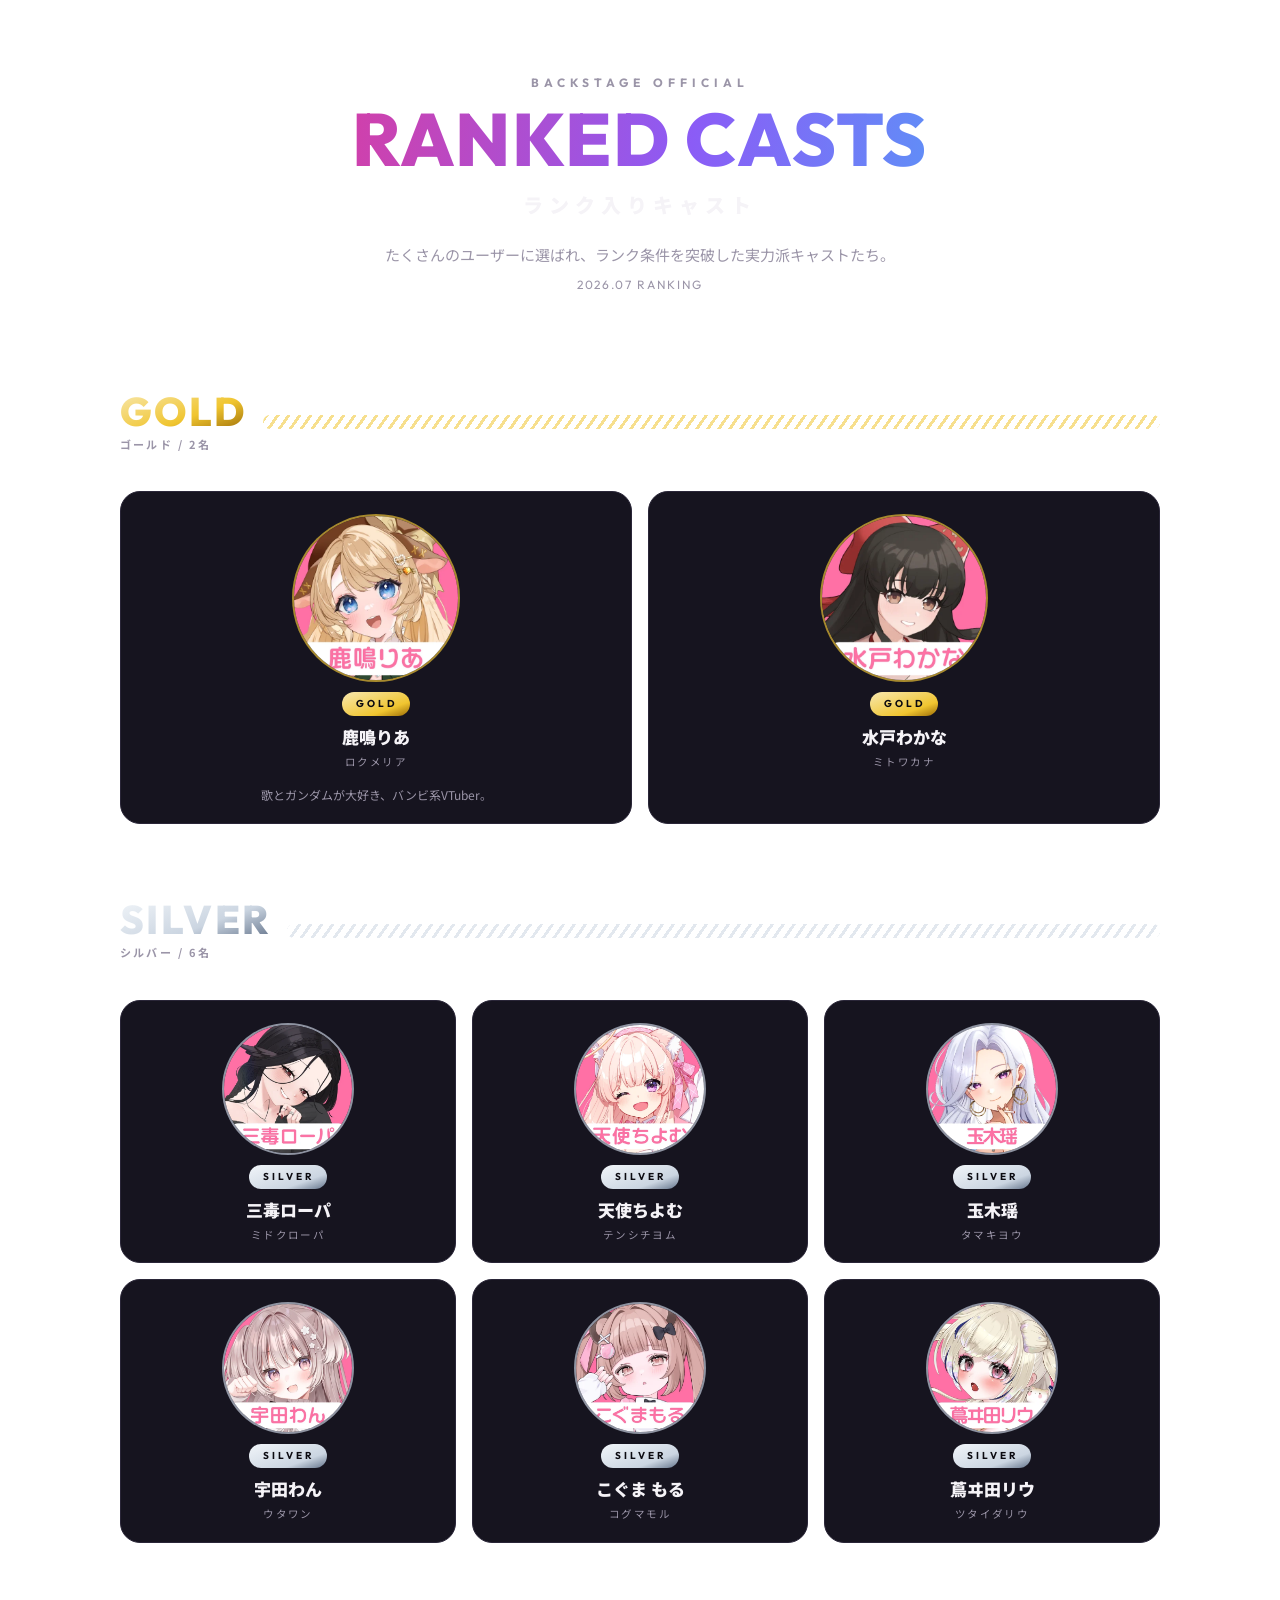
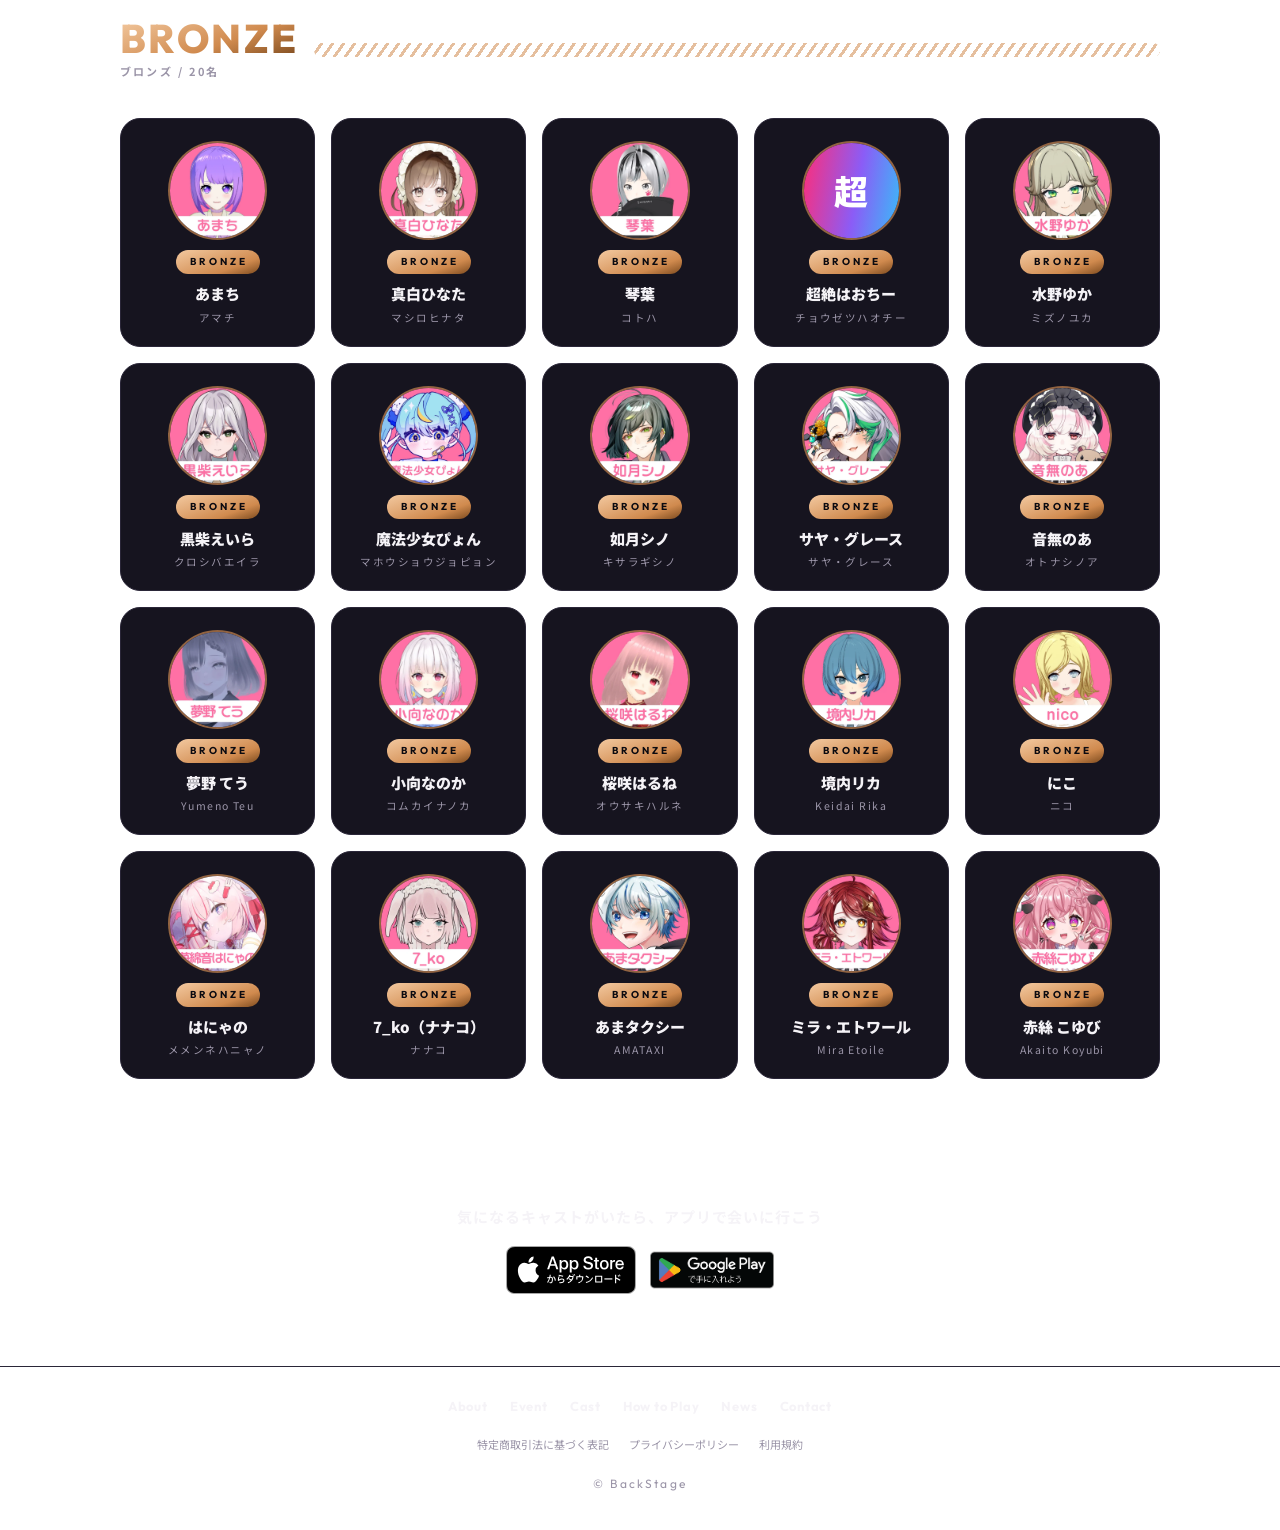
==== commit 3e147676: "deploy: CastShowcase 自動デプロイ sawaharukivic-dotcom/bs-cast-showcase@eae8068d14441f3b848244845253bd7fcd" ====
--- a/index.html
+++ b/index.html
@@ -36,14 +36,35 @@
   </div>
 
   <!-- キャスト切替ナビ（個別ビュー表示中のみ。app.jsが起動時に1回だけ生成） -->
-  <nav id="castNav" class="cast-nav" hidden aria-label="キャスト切替">
-    <div class="cast-nav__scroll" id="castNavScroll"></div>
+  <nav id="castNav" class="cast-nav" hidden aria-label="ランク入りキャスト切替">
+    <div class="cast-nav__inner">
+      <p class="cast-nav__title">
+        <span class="cast-nav__title-en">RANKED CASTS</span>
+        <span class="cast-nav__title-ja">ランク入りキャスト一覧</span>
+      </p>
+      <div class="cast-nav__scroll" id="castNavScroll"></div>
+    </div>
   </nav>
 
   <!-- 個別ビュー（app.js が生成） -->
   <section id="detailView" hidden></section>
 
   <footer class="site-foot">
+    <!-- STUDIO側フッター相当（iOSではiframe下の親フッターに到達できないため、ここに常設）
+         sandbox内からの親ページ遷移は制限されるため、リンクは新規タブで開く -->
+    <nav class="site-foot__nav" aria-label="サイトメニュー">
+      <a href="https://violet591727.studio.site/#about" target="_blank" rel="noopener">About</a>
+      <a href="https://violet591727.studio.site/event" target="_blank" rel="noopener">Event</a>
+      <a href="https://violet591727.studio.site/casts" target="_blank" rel="noopener">Cast</a>
+      <a href="https://violet591727.studio.site/#howtoplay" target="_blank" rel="noopener">How to Play</a>
+      <a href="https://violet591727.studio.site/news" target="_blank" rel="noopener">News</a>
+      <a href="https://violet591727.studio.site/Contact" target="_blank" rel="noopener">Contact</a>
+    </nav>
+    <nav class="site-foot__legal" aria-label="規約">
+      <a href="https://violet591727.studio.site/regulations" target="_blank" rel="noopener">特定商取引法に基づく表記</a>
+      <a href="https://violet591727.studio.site/privacy" target="_blank" rel="noopener">プライバシーポリシー</a>
+      <a href="https://violet591727.studio.site/terms" target="_blank" rel="noopener">利用規約</a>
+    </nav>
     <p>© BackStage</p>
   </footer>
 
--- a/css/style.css
+++ b/css/style.css
@@ -29,6 +29,8 @@
 
 * { box-sizing: border-box; }
 html { -webkit-text-size-adjust: 100%; }
+/* 巨大ウォーターマーク等による横スクロール（スマホのフリックずれ）を防ぐ */
+html, body { overflow-x: hidden; overflow-x: clip; }
 body {
   margin: 0;
   /* 背景は常に透過（STUDIO埋め込み先の背景を使う）。暗色背景に載せる前提のデザイン */
@@ -257,14 +259,49 @@
 .cta__badges a:hover { opacity: 0.8; }
 
 .site-foot {
+  margin-top: clamp(28px, 5vw, 44px);
   padding: 28px 20px 36px;
+  border-top: 1px solid var(--line);
   text-align: center;
   color: var(--text-sub);
+}
+.site-foot__nav {
+  display: flex;
+  justify-content: center;
+  flex-wrap: wrap;
+  gap: 10px 22px;
+  margin-bottom: 16px;
+}
+.site-foot__nav a {
+  font-family: var(--font-en);
+  font-weight: 700;
+  font-size: 13px;
+  letter-spacing: 0.06em;
+  color: var(--text);
+  text-decoration: none;
+  transition: color 0.2s ease;
+}
+.site-foot__nav a:hover { color: var(--magenta); }
+.site-foot__legal {
+  display: flex;
+  justify-content: center;
+  flex-wrap: wrap;
+  gap: 8px 20px;
+  margin-bottom: 18px;
+}
+.site-foot__legal a {
+  font-size: 11px;
+  color: var(--text-sub);
+  text-decoration: none;
+  transition: color 0.2s ease;
+}
+.site-foot__legal a:hover { color: var(--text); }
+.site-foot p {
+  margin: 0;
   font-family: var(--font-en);
   font-size: 12px;
   letter-spacing: 0.18em;
 }
-.site-foot p { margin: 0; }
 
 .empty-note { text-align: center; color: var(--text-sub); padding: 40px 0; }
 
--- a/css/cast.css
+++ b/css/cast.css
@@ -5,21 +5,42 @@
  *   構成: 上部キャスト切替ナビ（CloverDays風）＋ chara セクション＋MOVIE＋CTA
  * ============================================================= */
 
-/* ---------- 上部キャスト切替ナビ ---------- */
+/* ---------- キャスト切替ナビ（個別ビュー上部・固定なしの通常配置） ---------- */
 .cast-nav {
-  position: sticky;
-  top: 0;
-  z-index: 10;
-  background: rgba(11, 10, 16, 0.85);
-  backdrop-filter: blur(8px);
-  -webkit-backdrop-filter: blur(8px);
   border-bottom: 1px solid var(--line);
+}
+.cast-nav__inner {
+  max-width: 1080px;
+  margin: 0 auto;
+  padding: 14px 20px 0;
+}
+/* 「ランク入りキャストの一覧」であることを示すラベル */
+.cast-nav__title {
+  margin: 0 0 8px;
+  display: flex;
+  align-items: baseline;
+  gap: 10px;
+}
+.cast-nav__title-en {
+  font-family: var(--font-en);
+  font-weight: 800;
+  font-size: 15px;
+  letter-spacing: 0.14em;
+  background: var(--grad-neon);
+  -webkit-background-clip: text;
+  background-clip: text;
+  color: transparent;
+}
+.cast-nav__title-ja {
+  font-size: 10.5px;
+  letter-spacing: 0.22em;
+  color: var(--text-sub);
 }
 .cast-nav__scroll {
   display: flex;
   gap: 6px;
   overflow-x: auto;
-  padding: 10px 16px;
+  padding: 4px 4px 12px;
   scrollbar-width: none;
   -webkit-mask-image: linear-gradient(90deg, transparent, #000 24px, #000 calc(100% - 24px), transparent);
   mask-image: linear-gradient(90deg, transparent, #000 24px, #000 calc(100% - 24px), transparent);
@@ -114,6 +135,7 @@
   align-items: center;
   /* vhはSTUDIO埋め込みiframeの高さに引きずられるため上限を固定 */
   min-height: clamp(420px, 62vh, 680px);
+  overflow: hidden; /* ウォーターマークのはみ出しをセクション内に閉じ込める */
 }
 .chara.rank-GOLD   { --rank-1: var(--gold-1);   --rank-2: var(--gold-2);   --rank-3: var(--gold-3); }
 .chara.rank-SILVER { --rank-1: var(--silver-1); --rank-2: var(--silver-2); --rank-3: var(--silver-3); }
@@ -171,11 +193,45 @@
   justify-content: center;
   align-items: flex-end;
 }
+/* 立ち絵スタック: 全衣装を重ねて置き、切替は「共有境界のワイプ」。
+   新しい衣装(.is-current)が左からclip-pathで現れるのと同時に、
+   前の衣装(.is-prev)が同じ境界・同じ速度で左から消えていく
+   （中間時点では左半分=新・右半分=旧が同時に見える） */
+.chara__portraits {
+  position: relative;
+  display: flex;
+  justify-content: center;
+  max-width: 100%;
+}
 .chara__visual img.portrait {
   max-width: 100%;
   max-height: 640px;
   object-fit: contain;
+  opacity: 0;
+  pointer-events: none;
+  /* 注意: ここにopacityのtransitionを入れないこと。
+     .is-prevが外れる瞬間にクリップ解除状態でフェードが走り、旧立ち絵が一瞬全体表示される */
+}
+.chara__visual img.portrait.is-prev {
+  opacity: 1;
+  z-index: 1;
   filter: drop-shadow(18px 14px 0 color-mix(in srgb, var(--rank-2) 20%, transparent));
+  /* is-currentのリビール(0.8s/0.12s遅延)と同じタイミングで左から消える */
+  animation: portrait-conceal 0.8s cubic-bezier(0.22, 1, 0.36, 1) 0.12s both;
+}
+.chara__visual img.portrait:not(:first-child) {
+  position: absolute;
+  inset: 0;
+  margin: auto;
+  width: 100%;
+  height: 100%;
+}
+.chara__visual img.portrait.is-current {
+  opacity: 1;
+  filter: drop-shadow(18px 14px 0 color-mix(in srgb, var(--rank-2) 20%, transparent));
+  z-index: 2;
+  /* is-currentが付くたびに初回と同じリビールを再生（0.12s遅延は.view-enter側と揃える） */
+  animation: portrait-reveal 0.8s cubic-bezier(0.22, 1, 0.36, 1) 0.12s both;
 }
 .chara__visual .avatar-lg {
   width: min(300px, 78%);
@@ -201,11 +257,11 @@
   background: var(--grad-neon);
 }
 
-/* 立ち絵の衣装切替タブ（9-nineのcostume-change相当） */
+/* 立ち絵の衣装切替タブ（9-nineのcostume-change相当・立ち絵の右下） */
 .chara__costumes {
   position: absolute;
-  top: 0;
-  left: 0;
+  bottom: 6px;
+  right: 6px;
   display: flex;
   gap: 8px;
   z-index: 2;
@@ -229,11 +285,6 @@
   color: #0b0a10;
   border-color: transparent;
 }
-@keyframes portrait-swap {
-  from { opacity: 0; transform: translateX(-10px); }
-  to   { opacity: 1; transform: none; }
-}
-.chara__visual img.portrait.is-swap { animation: portrait-swap 0.35s ease both; }
 
 /* キャッチの縦書きデコ（明朝） */
 .chara__vertical {
@@ -387,6 +438,31 @@
 }
 .btn-x:hover { border-color: var(--blue); transform: translateY(-2px); }
 
+/* 「会いに行く」1ボタンCTA */
+.btn-meet {
+  display: inline-block;
+  padding: 16px 40px;
+  border-radius: 999px;
+  background: var(--grad-neon);
+  color: #fff;
+  font-weight: 900;
+  font-size: clamp(15px, 2.6vw, 18px);
+  letter-spacing: 0.08em;
+  text-decoration: none;
+  box-shadow: 0 8px 28px -8px rgba(255, 45, 120, 0.65);
+  transition: transform 0.2s ease, box-shadow 0.2s ease;
+}
+.btn-meet:hover {
+  transform: translateY(-3px);
+  box-shadow: 0 12px 32px -8px rgba(139, 92, 246, 0.8);
+}
+.cta__note {
+  margin: 12px 0 0;
+  font-size: 11px;
+  letter-spacing: 0.08em;
+  color: var(--text-sub);
+}
+
 /* ---------- MOVIE セクション ---------- */
 .chara-movie {
   max-width: 760px;
@@ -477,7 +553,9 @@
   .chara__watermark { font-size: clamp(80px, 24vw, 130px); }
   .chara__vertical { display: none; } /* モバイルは横書きの .chara__catch のみ */
   .chara__visual .avatar-lg { width: min(220px, 64%); box-shadow: 12px 10px 0 color-mix(in srgb, var(--rank-2) 20%, transparent); margin-bottom: 8px; }
-  .chara__visual img.portrait { max-height: 480px; filter: drop-shadow(12px 10px 0 color-mix(in srgb, var(--rank-2) 20%, transparent)); }
+  .chara__visual img.portrait { max-height: 480px; }
+  .chara__visual img.portrait.is-current,
+  .chara__visual img.portrait.is-prev { filter: drop-shadow(12px 10px 0 color-mix(in srgb, var(--rank-2) 20%, transparent)); }
   .chara__data { padding-right: 0; }
   .chara__specs > div { grid-template-columns: 6em 1fr; }
 }
@@ -503,6 +581,11 @@
   from { opacity: 0.3; clip-path: inset(0 100% 0 0); }
   to   { opacity: 1; clip-path: inset(0 0 0 0); }
 }
+/* portrait-revealと同じ境界を左から進んで消える（衣装切替の旧側） */
+@keyframes portrait-conceal {
+  from { clip-path: inset(0 0 0 0); }
+  to   { clip-path: inset(0 0 0 100%); }
+}
 @keyframes line-draw {
   from { transform: scaleX(0); }
   to   { transform: scaleX(1); }
@@ -518,7 +601,7 @@
 .view-enter .topbar           { animation: view-fade 0.5s ease both; }
 .view-enter .chara__frame     { animation: frame-in 0.9s ease 0.05s both; }
 .view-enter .chara__watermark { animation: view-fade 0.9s ease 0.1s both; }
-.view-enter .chara__visual img.portrait { animation: portrait-reveal 0.8s cubic-bezier(0.22, 1, 0.36, 1) 0.12s both; }
+.view-enter .chara__visual img.portrait.is-current { animation: portrait-reveal 0.8s cubic-bezier(0.22, 1, 0.36, 1) 0.12s both; }
 .view-enter .chara__visual .avatar-lg   { animation: view-fade-up 0.7s cubic-bezier(0.22, 1, 0.36, 1) 0.12s both; }
 .view-enter .chara__name::after { animation: line-draw 0.7s cubic-bezier(0.22, 1, 0.36, 1) 0.5s both; }
 .view-enter .chara__vertical  { animation: view-fade-up 0.8s ease 0.6s both; }
@@ -542,4 +625,5 @@
 
 @media (prefers-reduced-motion: reduce) {
   .view-leave, .view-enter * { animation: none !important; }
-}
+  .chara__visual img.portrait { animation: none !important; transition: none !important; }
+}
